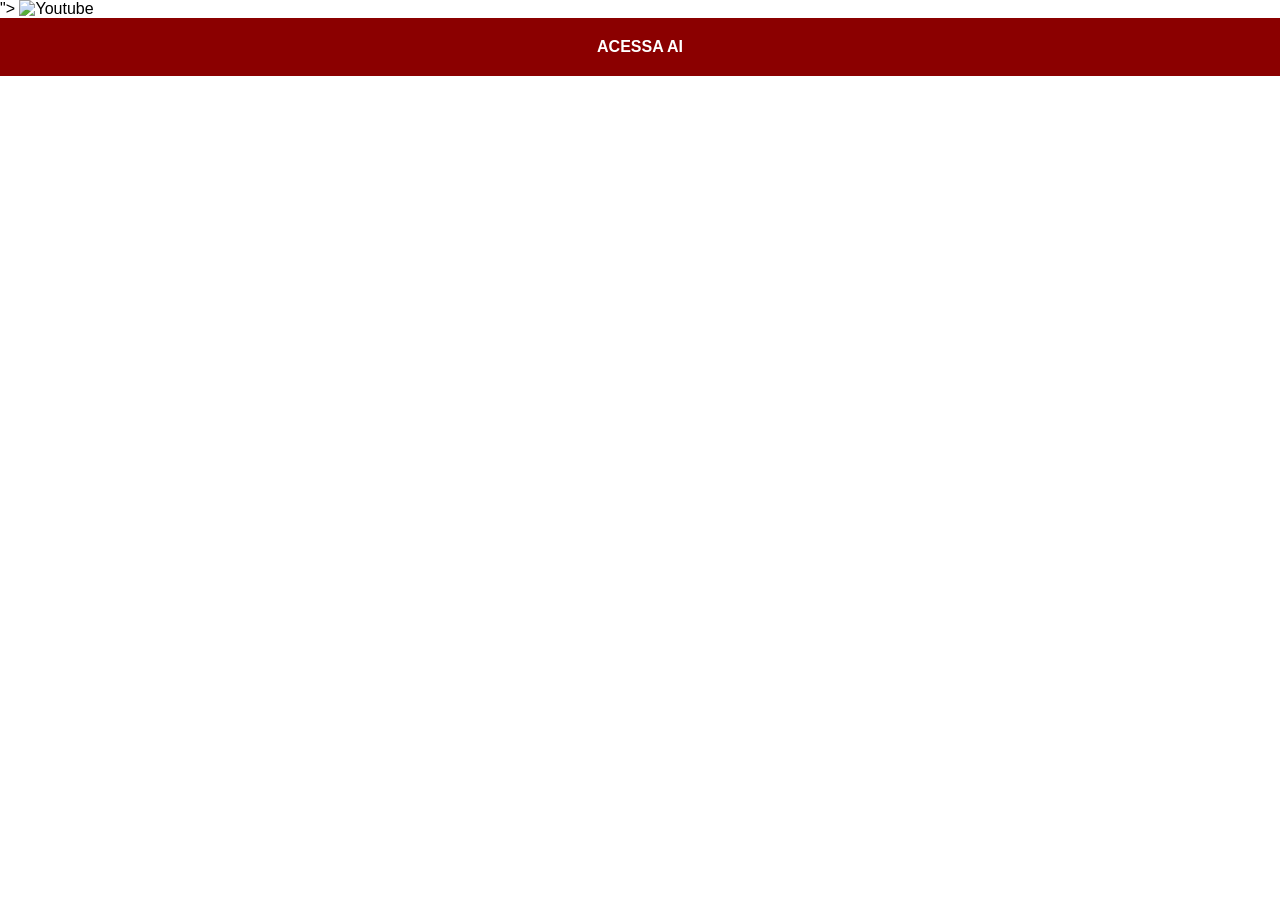
==== youtubi.html @ 0b3a8c70 "Refactor social media links and styles; remove home.html and update iframe references" ====
<!DOCTYPE html>
<html lang="pt-br">
<head>
    <meta charset="UTF-8">
    <meta name="viewport" content="width=device-width, initial-scale=1.0">
    <title>Youtube</title>
    <link rel="stylesheet" href="estilos/social.css">">
</head>
<body>
    <img src="imagens/tela-youtube.png" alt="Youtube">
    <a href="https://www.youtube.com/@lucaspegoretti" target = "_blank">ACESSA AI</a>
</body>
</html>
---- estilos/social.css ----
@charset "UTF-8";
    * {
          margin: 0;
          padding: 0;
          font-family: Arial, Helvetica, sans-serif;
     }
     ::webkit-scrollbar {
        width: 0px;
        height: 0px;
     }

     img {
        width: 100%;
     }
     a {
        display: block;
        background-color: darkred;
        padding: 20px;
        text-align: center;
        font-weight: bolder;
        text-decoration: none;
        color: white;
     }
        a:hover {
            background-color: red;
         }
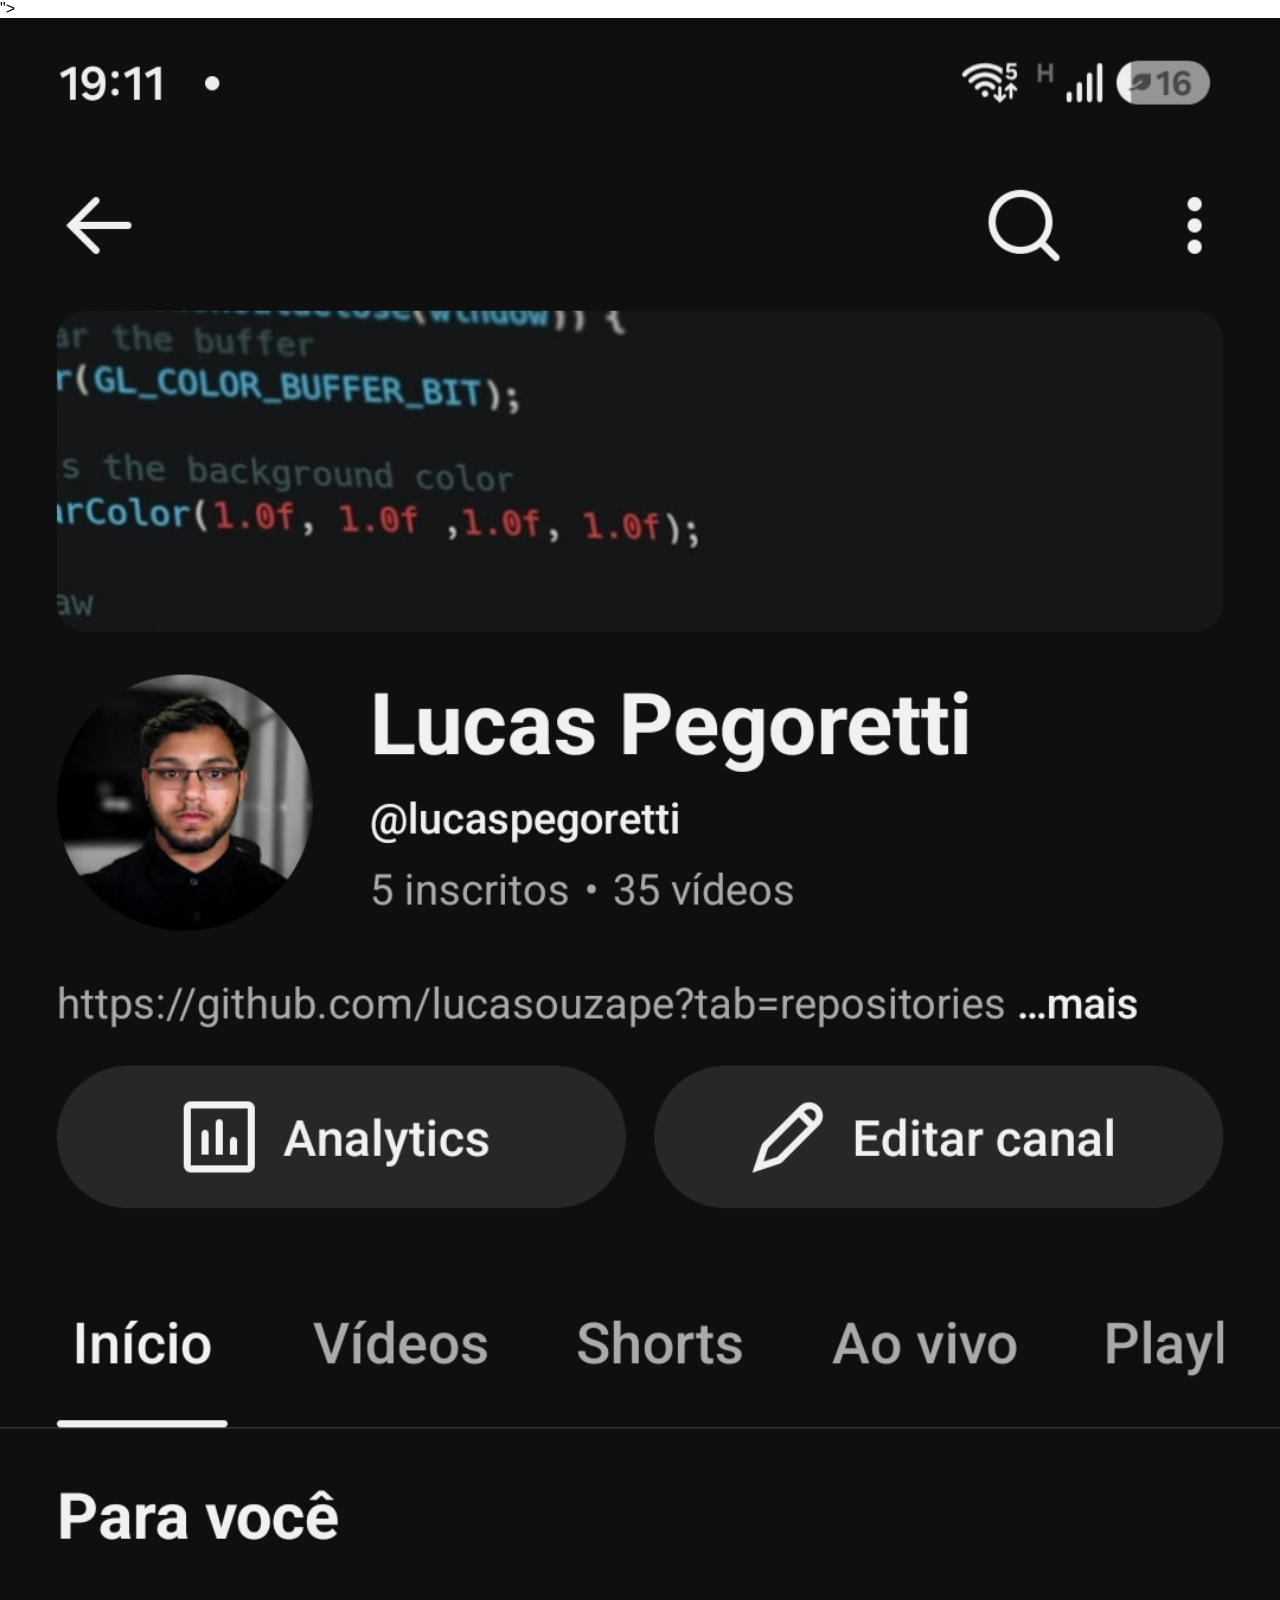
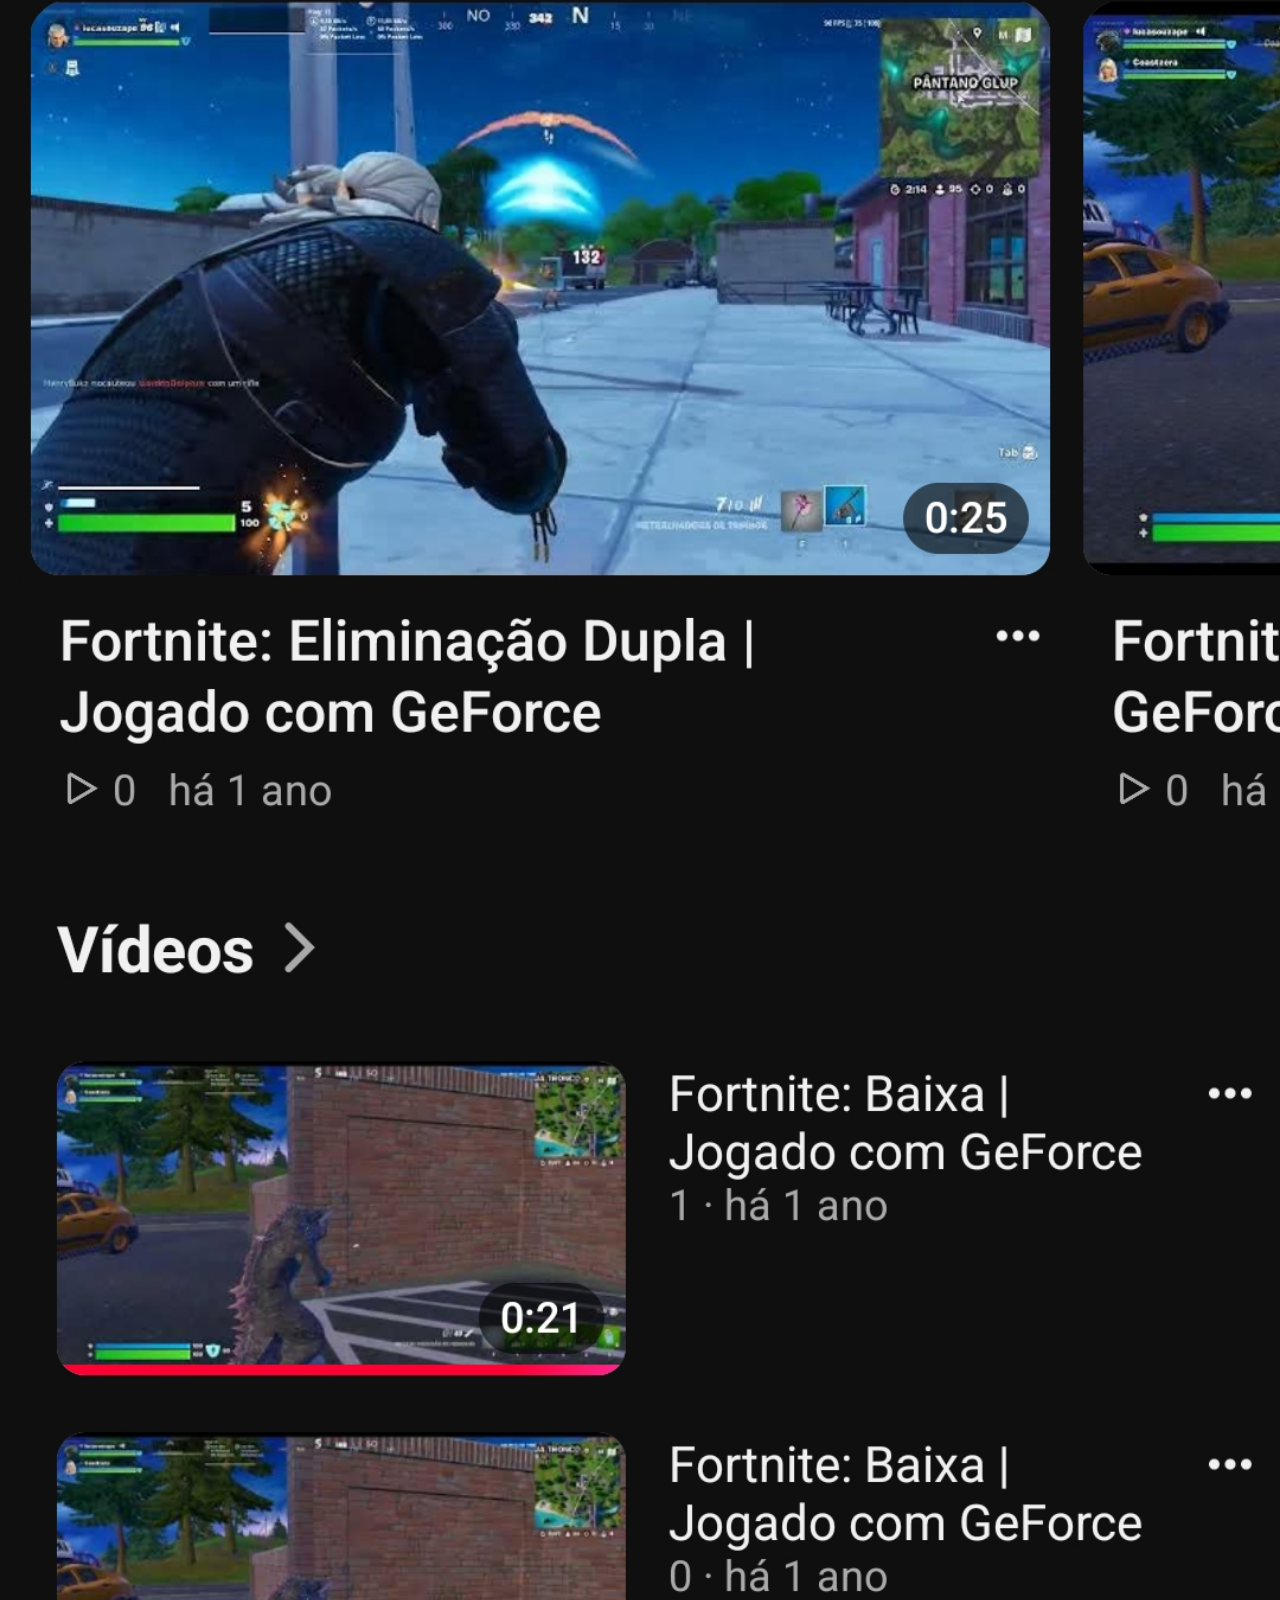
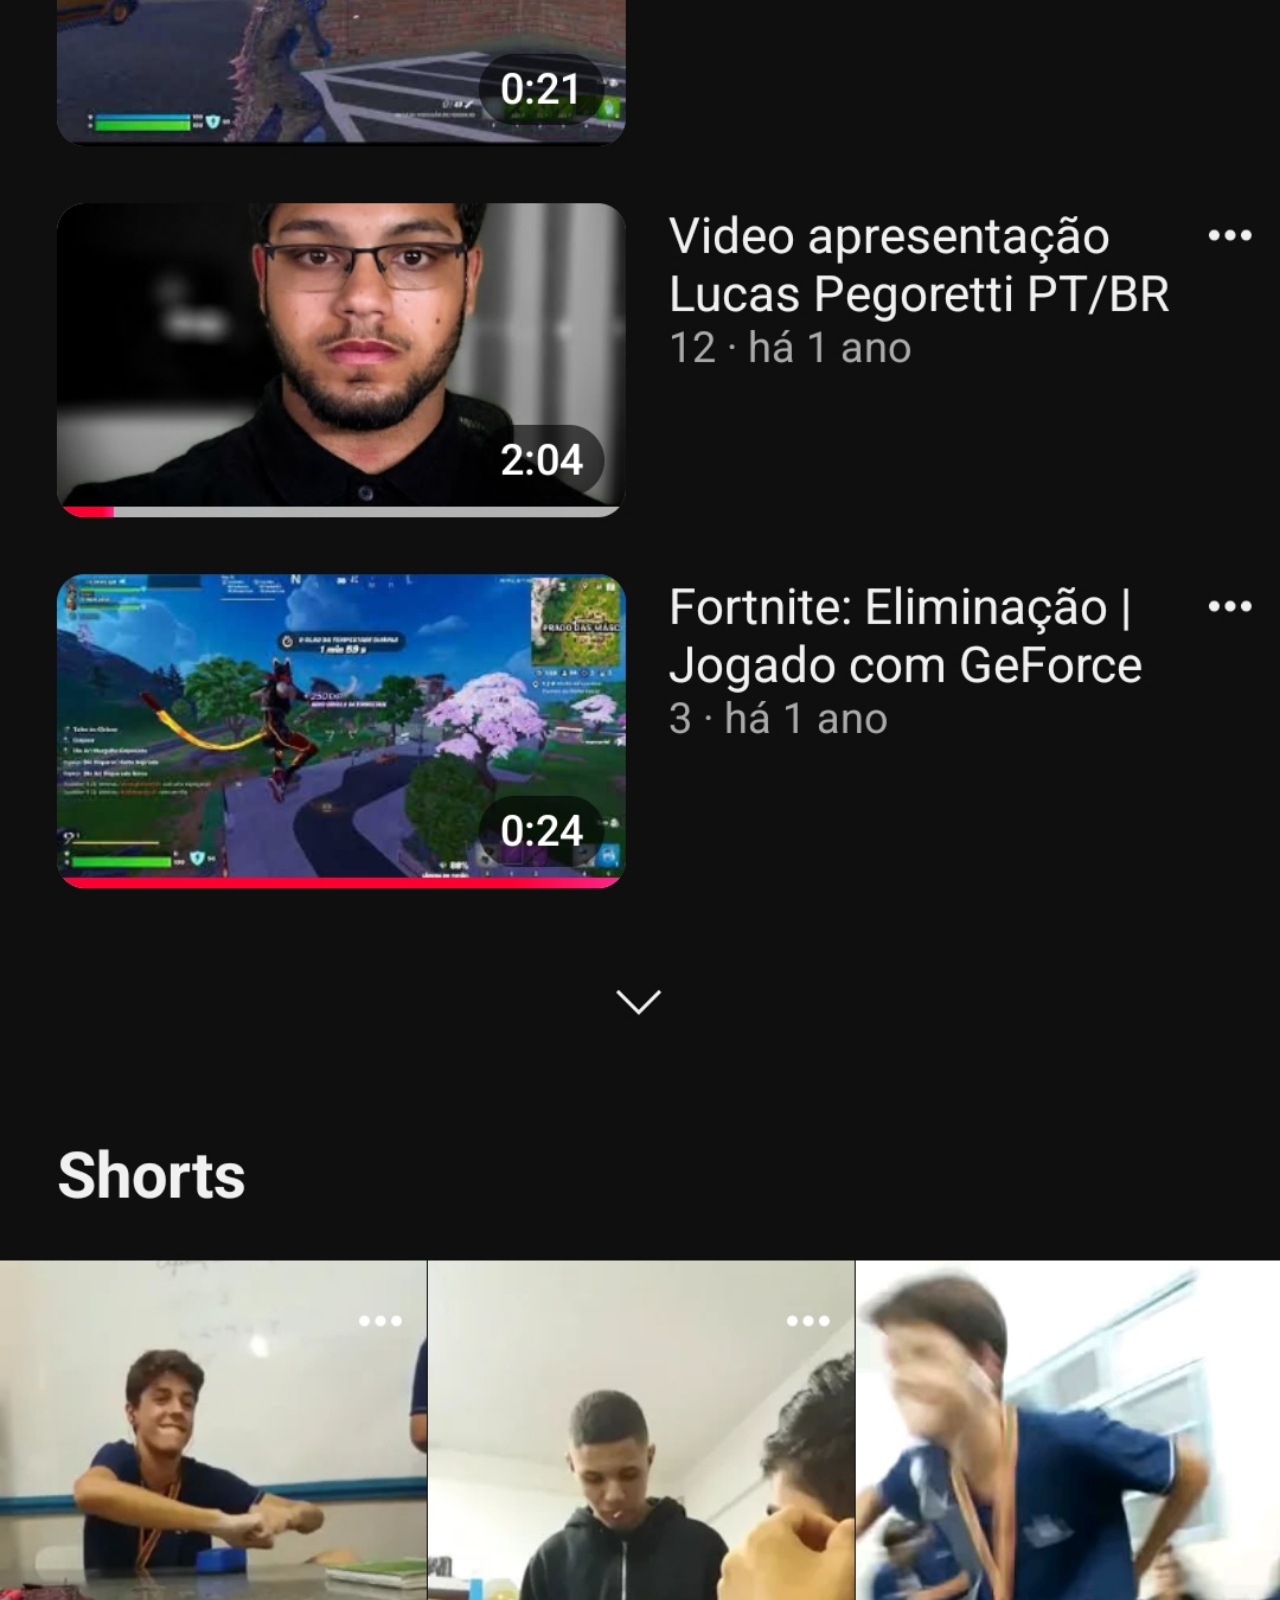
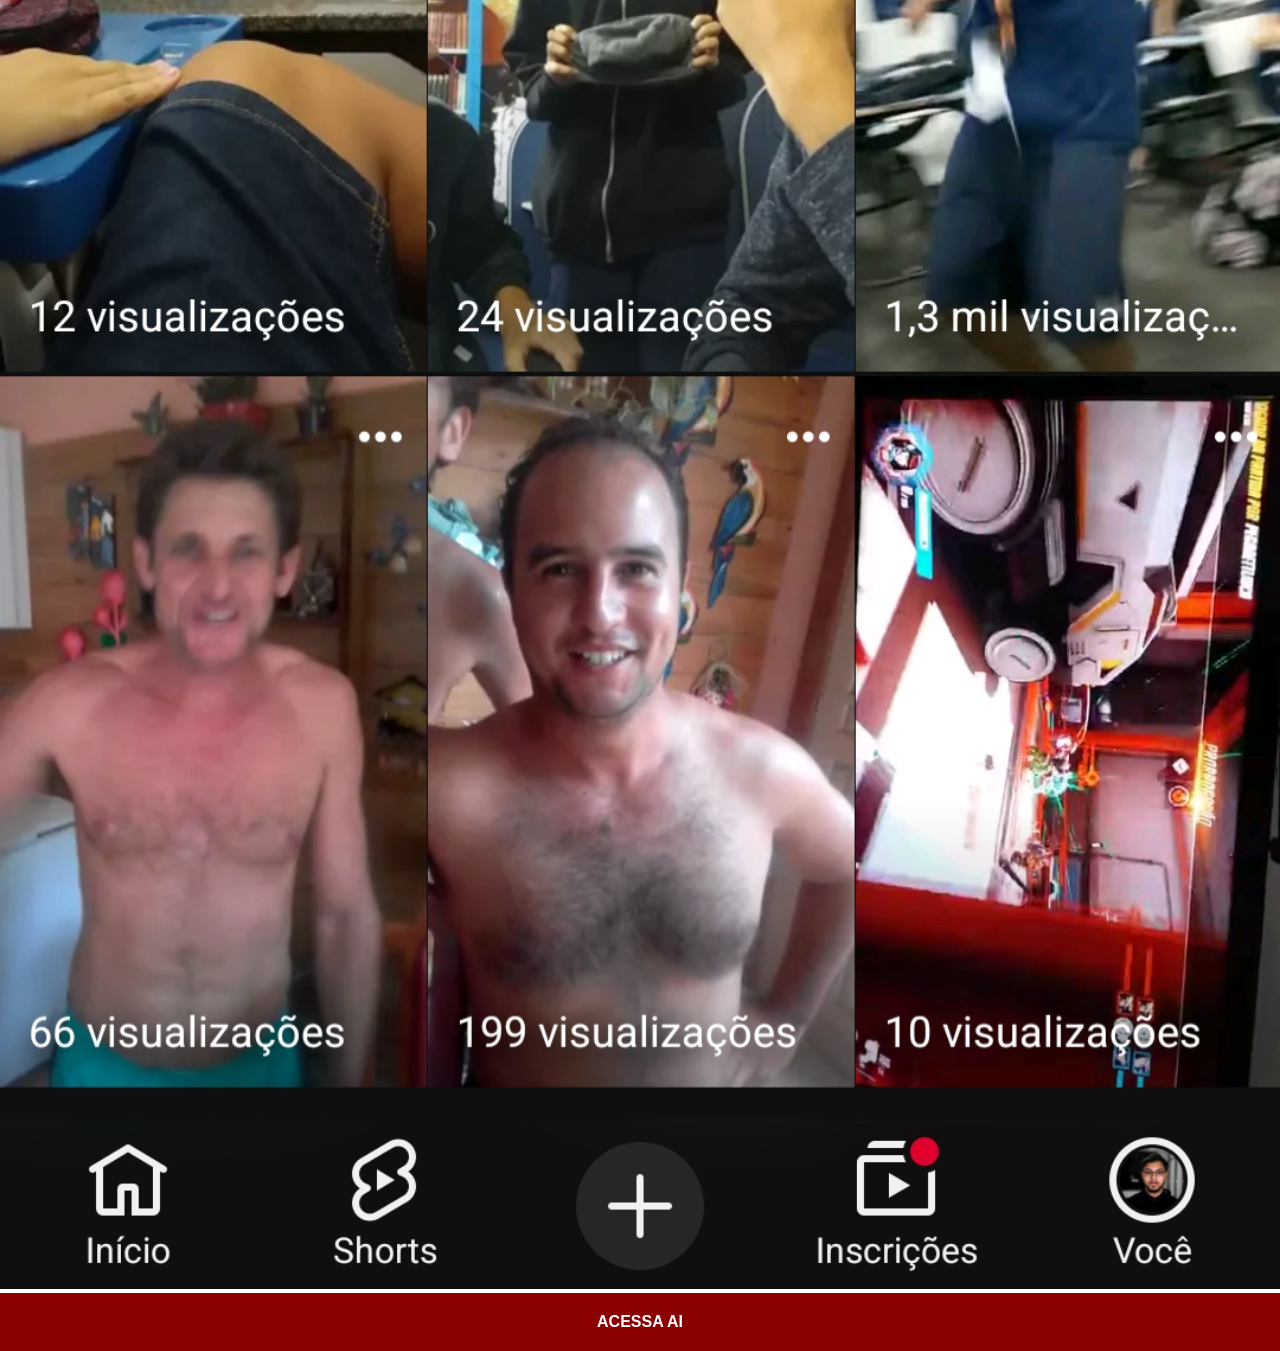
==== commit e4220d8d: "Replace YouTube image with updated version and remove old PNG file" ====
--- a/youtubi.html
+++ b/youtubi.html
@@ -7,7 +7,7 @@
     <link rel="stylesheet" href="estilos/social.css">">
 </head>
 <body>
-    <img src="imagens/tela-youtube.png" alt="Youtube">
+    <img src="imagens/tela-youtube.jpg" alt="Youtube">
     <a href="https://www.youtube.com/@lucaspegoretti" target = "_blank">ACESSA AI</a>
 </body>
 </html>
